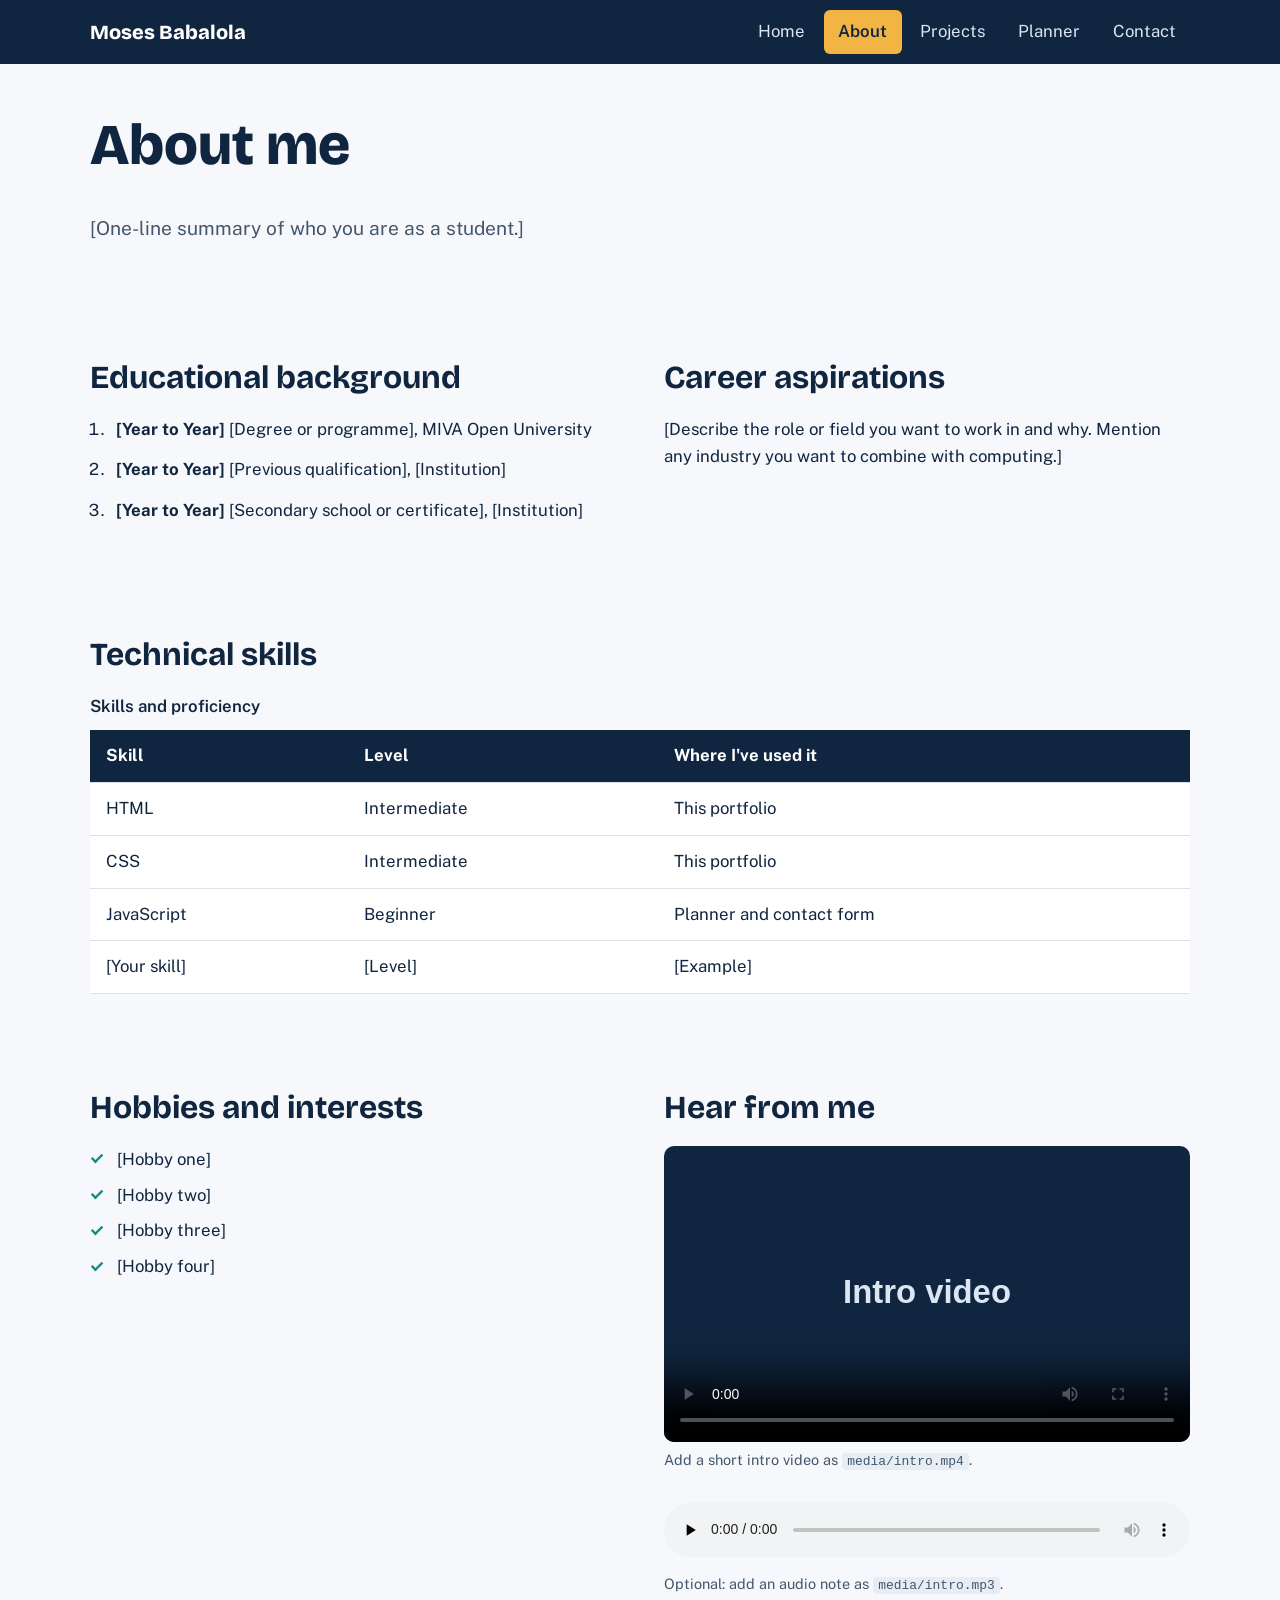
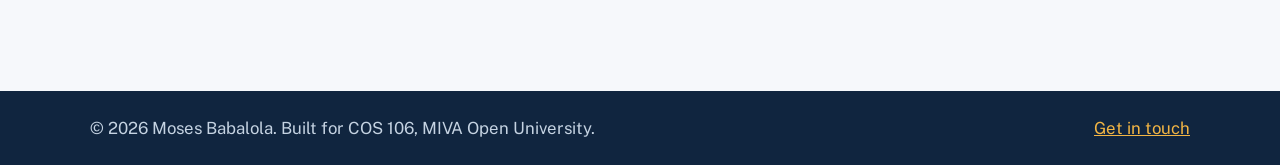
==== about.html @ 461c37a0 "Add files via upload" ====
<!DOCTYPE html>
<html lang="en">
<head>
  <meta charset="UTF-8">
  <meta name="viewport" content="width=device-width, initial-scale=1">
  <meta name="description" content="Student portfolio and academic planner of Moses Babalola.">
  <title>About | Moses Babalola</title>
  <link rel="preconnect" href="https://fonts.googleapis.com">
  <link rel="preconnect" href="https://fonts.gstatic.com" crossorigin>
  <link href="https://fonts.googleapis.com/css2?family=Bricolage+Grotesque:wght@500;700;800&family=Public+Sans:wght@400;500;600&display=swap" rel="stylesheet">
  <link rel="stylesheet" href="css/style.css">
</head>
<body>
  <a class="skip" href="#main">Skip to content</a>
  <header class="site-header">
    <div class="wrap bar">
      <a class="brand" href="index.html">Moses Babalola</a>
      <button class="nav-toggle" aria-expanded="false" aria-controls="menu">Menu</button>
      <nav aria-label="Main">
        <ul id="menu" class="menu">
        <li><a href="index.html">Home</a></li>
        <li><a href="about.html" aria-current="page">About</a></li>
        <li><a href="projects.html">Projects</a></li>
        <li><a href="planner.html">Planner</a></li>
        <li><a href="contact.html">Contact</a></li>
        </ul>
      </nav>
    </div>
  </header>
  <main id="main">
    <section class="wrap section">
      <h1>About me</h1>
      <p class="lead">[One-line summary of who you are as a student.]</p>
    </section>

    <section class="wrap section two-col">
      <div>
        <h2>Educational background</h2>
        <ol class="timeline">
          <li><strong>[Year to Year]</strong> [Degree or programme], MIVA Open University</li>
          <li><strong>[Year to Year]</strong> [Previous qualification], [Institution]</li>
          <li><strong>[Year to Year]</strong> [Secondary school or certificate], [Institution]</li>
        </ol>
      </div>
      <div>
        <h2>Career aspirations</h2>
        <p>[Describe the role or field you want to work in and why. Mention any industry you want to combine with computing.]</p>
      </div>
    </section>

    <section class="wrap section">
      <h2>Technical skills</h2>
      <div class="table-scroll">
        <table>
          <caption>Skills and proficiency</caption>
          <thead><tr><th scope="col">Skill</th><th scope="col">Level</th><th scope="col">Where I've used it</th></tr></thead>
          <tbody>
            <tr><td>HTML</td><td>Intermediate</td><td>This portfolio</td></tr>
            <tr><td>CSS</td><td>Intermediate</td><td>This portfolio</td></tr>
            <tr><td>JavaScript</td><td>Beginner</td><td>Planner and contact form</td></tr>
            <tr><td>[Your skill]</td><td>[Level]</td><td>[Example]</td></tr>
          </tbody>
        </table>
      </div>
    </section>

    <section class="wrap section two-col">
      <div>
        <h2>Hobbies and interests</h2>
        <ul class="ticks">
          <li>[Hobby one]</li>
          <li>[Hobby two]</li>
          <li>[Hobby three]</li>
          <li>[Hobby four]</li>
        </ul>
      </div>
      <div>
        <h2>Hear from me</h2>
        <video controls preload="metadata" poster="images/video-poster.svg">
          <source src="media/intro.mp4" type="video/mp4">
          Your browser does not support the video tag.
        </video>
        <p class="note">Add a short intro video as <code>media/intro.mp4</code>.</p>
        <audio controls preload="none">
          <source src="media/intro.mp3" type="audio/mpeg">
          Your browser does not support the audio element.
        </audio>
        <p class="note">Optional: add an audio note as <code>media/intro.mp3</code>.</p>
      </div>
    </section>
  </main>
  <footer class="site-footer">
    <div class="wrap foot">
      <p>&copy; 2026 Moses Babalola. Built for COS 106, MIVA Open University.</p>
      <p><a href="contact.html">Get in touch</a></p>
    </div>
  </footer>
  <script src="js/main.js"></script>
</body>
</html>
---- css/style.css ----
:root{
  --ink:#10253f; --ink-soft:#44566b; --paper:#f6f8fb; --surface:#ffffff;
  --line:#d9e1ea; --accent:#0e8f83; --accent-dark:#0a6f66; --highlight:#f2b544;
  --danger:#b3261e; --ok:#1b7a3d; --radius:10px;
  --font-head:"Bricolage Grotesque","Segoe UI",Arial,sans-serif;
  --font-body:"Public Sans","Segoe UI",Arial,sans-serif;
}
*,*::before,*::after{box-sizing:border-box}
html{scroll-behavior:smooth}
body{margin:0;font-family:var(--font-body);color:var(--ink);background:var(--paper);line-height:1.65;font-size:1.05rem}
img,video{max-width:100%;height:auto;display:block}
h1,h2,h3{font-family:var(--font-head);line-height:1.15;margin:0 0 .6em}
h1{font-size:clamp(2.2rem,5vw,3.6rem);font-weight:800}
h2{font-size:clamp(1.5rem,3vw,2rem);font-weight:700}
h3{font-size:1.25rem;font-weight:700}
p{margin:0 0 1em;max-width:70ch}
a{color:var(--accent-dark)}
a:hover{color:var(--ink)}
:focus-visible{outline:3px solid var(--highlight);outline-offset:3px}
.wrap{width:min(1100px,100% - 2.5rem);margin-inline:auto}
.narrow{max-width:680px}
.section{padding:3rem 0}
.lead{font-size:1.2rem;color:var(--ink-soft)}
.note{font-size:.9rem;color:var(--ink-soft)}
.skip{position:absolute;left:-999px;top:0;background:var(--highlight);color:var(--ink);padding:.5rem 1rem;z-index:100}
.skip:focus{left:0}

/* Header and navigation */
.site-header{background:var(--ink);position:sticky;top:0;z-index:50}
.bar{display:flex;align-items:center;justify-content:space-between;gap:1rem;min-height:64px;flex-wrap:wrap}
.brand{font-family:var(--font-head);font-weight:800;font-size:1.25rem;color:#fff;text-decoration:none}
.menu{display:flex;gap:.25rem;list-style:none;margin:0;padding:0}
.menu a{display:block;color:#dbe6f2;text-decoration:none;padding:.5rem .9rem;border-radius:6px;transition:background .2s,color .2s}
.menu a:hover{background:rgba(255,255,255,.12);color:#fff}
.menu a[aria-current="page"]{background:var(--highlight);color:var(--ink);font-weight:600}
.nav-toggle{display:none;background:transparent;color:#fff;border:1px solid rgba(255,255,255,.5);border-radius:6px;padding:.4rem .9rem;font:inherit;cursor:pointer}

/* Hero */
.hero{background:linear-gradient(180deg,#e7eef6 0,var(--paper) 100%);padding:4rem 0 3rem}
.hero-grid{display:grid;grid-template-columns:1.3fr 1fr;gap:3rem;align-items:center}
.hero-text{animation:rise .7s ease-out both}
.hero-photo{margin:0;justify-self:center}
.hero-photo img{width:min(340px,80vw);aspect-ratio:1;border-radius:50%;object-fit:cover;border:6px solid var(--surface);box-shadow:0 0 0 4px var(--highlight)}
@keyframes rise{from{opacity:0;transform:translateY(14px)}to{opacity:1;transform:none}}

/* Buttons */
.actions{display:flex;gap:.8rem;flex-wrap:wrap;margin-top:1.5rem}
.btn{display:inline-block;background:var(--accent);color:#fff;border:2px solid var(--accent);border-radius:var(--radius);padding:.7rem 1.4rem;font:600 1rem var(--font-body);text-decoration:none;cursor:pointer;transition:background .2s,transform .15s,color .2s}
.btn:hover{background:var(--accent-dark);border-color:var(--accent-dark);color:#fff;transform:translateY(-2px)}
.btn:disabled{opacity:.5;cursor:not-allowed;transform:none}
.btn-ghost{background:transparent;color:var(--accent-dark)}
.btn-ghost:hover{color:#fff}

/* Layout helpers */
.grid-3{display:grid;grid-template-columns:repeat(auto-fit,minmax(260px,1fr));gap:1.5rem}
.two-col{display:grid;grid-template-columns:1fr 1fr;gap:3rem}
.card{background:var(--surface);border:1px solid var(--line);border-radius:var(--radius);padding:1.5rem;transition:transform .2s,box-shadow .2s}
.card:hover{transform:translateY(-4px);box-shadow:0 10px 24px rgba(16,37,63,.1)}
.project{padding:0;overflow:hidden}
.project img{width:100%;aspect-ratio:5/3;object-fit:cover;background:var(--line)}
.project-body{padding:1.25rem 1.5rem 1.5rem}
.tags{font-size:.9rem;color:var(--ink-soft)}
.links{display:flex;gap:1.2rem;margin:0}

/* About page */
.timeline{padding-left:1.2rem}
.timeline li{margin-bottom:.8rem;padding-left:.4rem}
.ticks{list-style:none;padding:0}
.ticks li{padding-left:1.7rem;position:relative;margin-bottom:.5rem}
.ticks li::before{content:"";position:absolute;left:0;top:.45em;width:.9rem;height:.5rem;border-left:3px solid var(--accent);border-bottom:3px solid var(--accent);transform:rotate(-45deg) scale(.8)}
.table-scroll{overflow-x:auto}
table{width:100%;border-collapse:collapse;background:var(--surface)}
caption{text-align:left;font-weight:600;padding-bottom:.6rem}
th,td{text-align:left;padding:.75rem 1rem;border-bottom:1px solid var(--line)}
thead th{background:var(--ink);color:#fff}
tbody tr:hover{background:#eef4f9}
video,audio{width:100%;border-radius:var(--radius);margin-bottom:.4rem}
audio{margin-top:1rem}
code{background:#e6edf4;padding:.1em .4em;border-radius:4px;font-size:.9em}

/* Forms */
.panel{background:var(--surface);border:1px solid var(--line);border-radius:var(--radius);padding:1.5rem}
#task-form{display:flex;gap:1rem;align-items:flex-end;flex-wrap:wrap}
.stack{display:grid;gap:1.1rem}
.field{display:flex;flex-direction:column;gap:.35rem}
.field.grow{flex:1 1 260px}
label{font-weight:600;font-size:.95rem}
input,textarea{font:inherit;color:var(--ink);padding:.7rem .9rem;border:1.5px solid #b7c4d3;border-radius:8px;background:#fff;transition:border-color .2s,box-shadow .2s}
input:focus,textarea:focus{outline:none;border-color:var(--accent);box-shadow:0 0 0 3px rgba(14,143,131,.2)}
.invalid{border-color:var(--danger)}
.error{color:var(--danger);font-size:.9rem;min-height:1.2em;margin:0}
.success{color:var(--ok);font-weight:600;margin:0}

/* Planner list */
.planner-head{display:flex;justify-content:space-between;align-items:center;margin:2rem 0 .8rem;flex-wrap:wrap;gap:.5rem}
.planner-head p{margin:0;font-weight:600}
.tasks{list-style:none;padding:0;margin:0;display:grid;gap:.7rem}
.task{display:flex;align-items:center;gap:.9rem;background:var(--surface);border:1px solid var(--line);border-left:5px solid var(--accent);border-radius:var(--radius);padding:.8rem 1rem;animation:rise .3s ease-out both}
.task input[type=checkbox]{width:1.3rem;height:1.3rem;accent-color:var(--accent);flex:none}
.task-text{flex:1;word-break:break-word}
.task-due{font-size:.85rem;color:var(--ink-soft);display:block}
.task.done{border-left-color:var(--ok);opacity:.75}
.task.done .task-text strong{text-decoration:line-through;font-weight:400}
.task-delete{background:transparent;color:var(--danger);border:1.5px solid var(--danger);border-radius:8px;padding:.35rem .8rem;font:600 .9rem var(--font-body);cursor:pointer;transition:background .2s,color .2s}
.task-delete:hover{background:var(--danger);color:#fff}
.empty{color:var(--ink-soft)}

/* Footer */
.site-footer{background:var(--ink);color:#c5d3e2;margin-top:2rem;padding:1.5rem 0}
.foot{display:flex;justify-content:space-between;flex-wrap:wrap;gap:.5rem}
.foot p{margin:0}
.site-footer a{color:var(--highlight)}

/* Responsive */
@media (max-width:760px){
  .hero-grid,.two-col{grid-template-columns:1fr;gap:2rem}
  .hero-photo{order:-1}
  .nav-toggle{display:inline-block}
  nav{width:100%}
  .menu{display:none;flex-direction:column;padding-bottom:.8rem}
  .menu.open{display:flex}
  .section{padding:2rem 0}
}
@media (prefers-reduced-motion:reduce){
  *,*::before,*::after{animation:none!important;transition:none!important;scroll-behavior:auto!important}
}
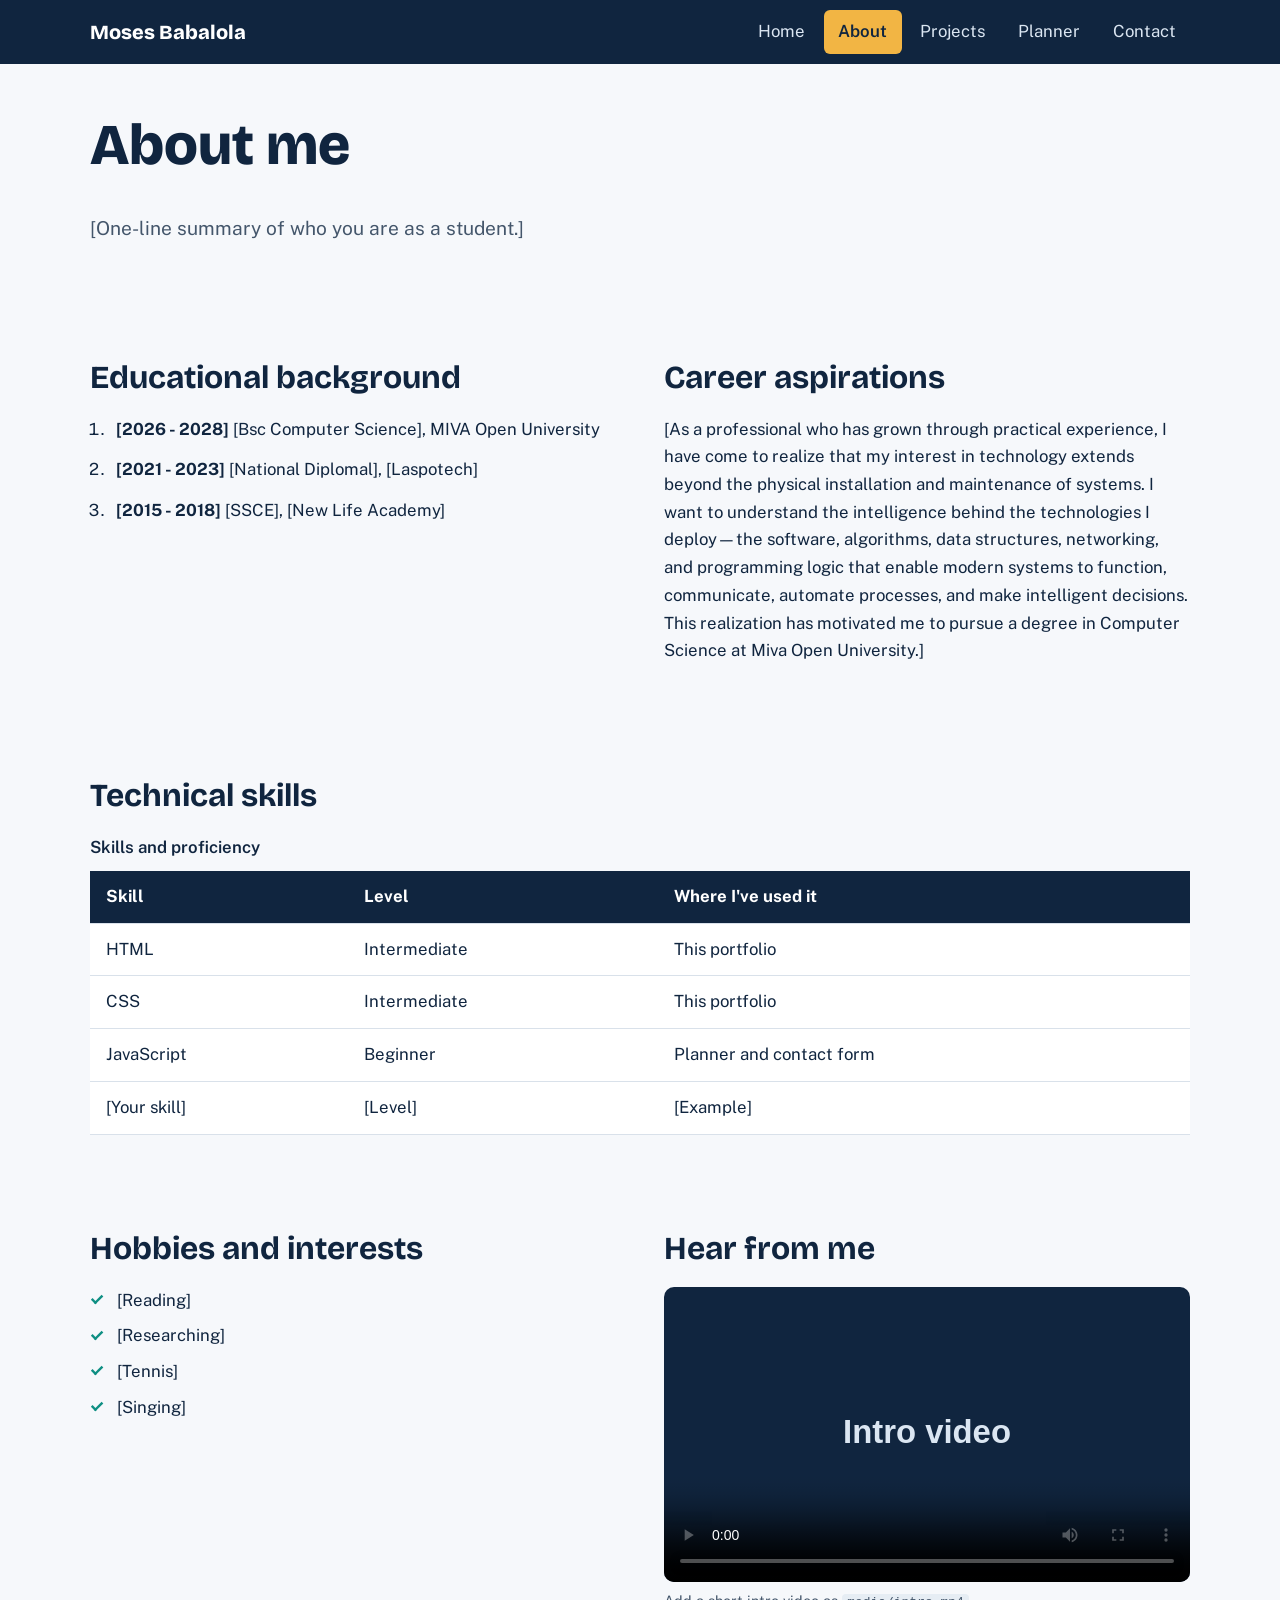
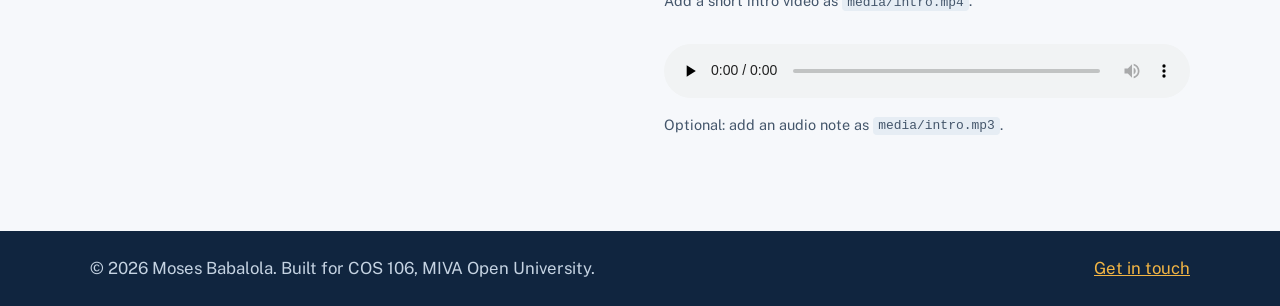
==== commit db3574fe: "Update about.html" ====
--- a/about.html
+++ b/about.html
@@ -37,14 +37,14 @@
       <div>
         <h2>Educational background</h2>
         <ol class="timeline">
-          <li><strong>[Year to Year]</strong> [Degree or programme], MIVA Open University</li>
-          <li><strong>[Year to Year]</strong> [Previous qualification], [Institution]</li>
-          <li><strong>[Year to Year]</strong> [Secondary school or certificate], [Institution]</li>
+          <li><strong>[2026 - 2028]</strong> [Bsc Computer Science], MIVA Open University</li>
+          <li><strong>[2021 - 2023]</strong> [National Diplomal], [Laspotech]</li>
+          <li><strong>[2015 - 2018]</strong> [SSCE], [New Life Academy]</li>
         </ol>
       </div>
       <div>
         <h2>Career aspirations</h2>
-        <p>[Describe the role or field you want to work in and why. Mention any industry you want to combine with computing.]</p>
+        <p>[As a professional who has grown through practical experience, I have come to realize that my interest in technology extends beyond the physical installation and maintenance of systems. I want to understand the intelligence behind the technologies I deploy—the software, algorithms, data structures, networking, and programming logic that enable modern systems to function, communicate, automate processes, and make intelligent decisions. This realization has motivated me to pursue a degree in Computer Science at Miva Open University.]</p>
       </div>
     </section>
 
@@ -68,10 +68,10 @@
       <div>
         <h2>Hobbies and interests</h2>
         <ul class="ticks">
-          <li>[Hobby one]</li>
-          <li>[Hobby two]</li>
-          <li>[Hobby three]</li>
-          <li>[Hobby four]</li>
+          <li>[Reading]</li>
+          <li>[Researching]</li>
+          <li>[Tennis]</li>
+          <li>[Singing]</li>
         </ul>
       </div>
       <div>
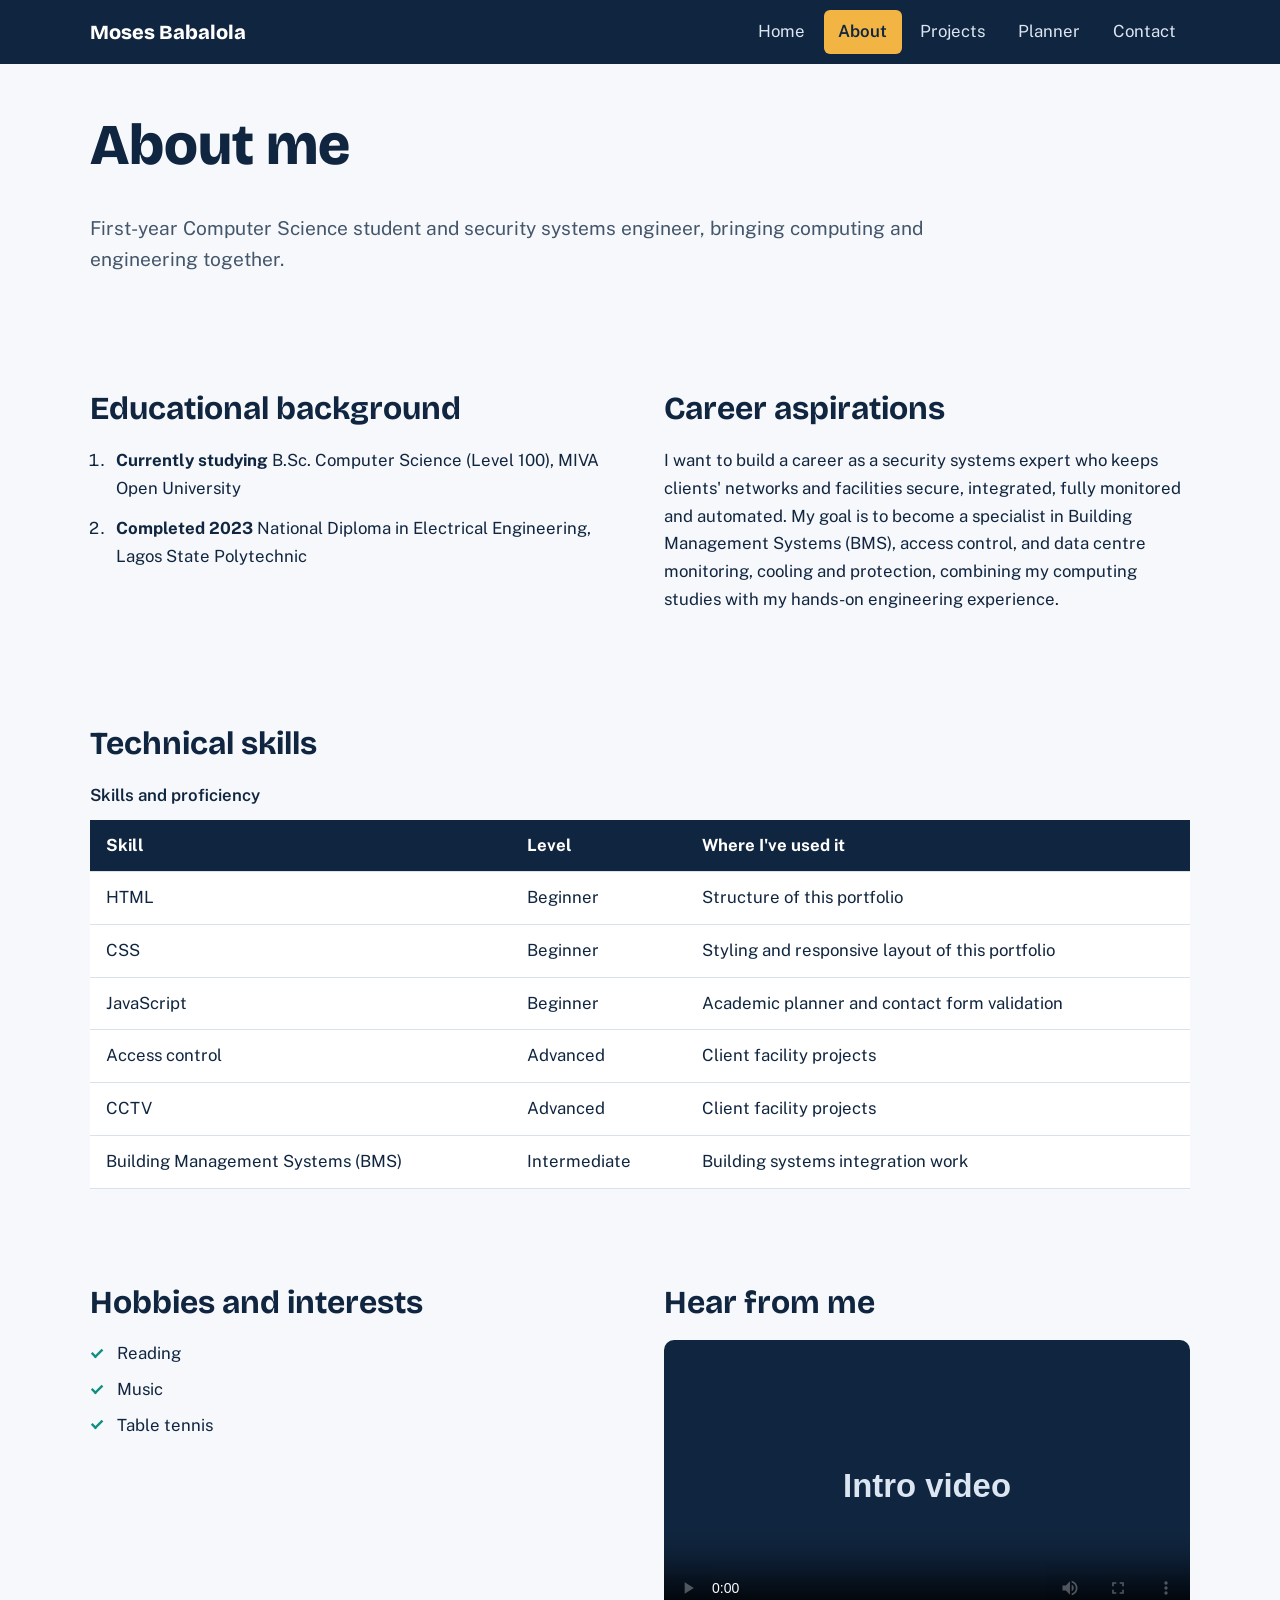
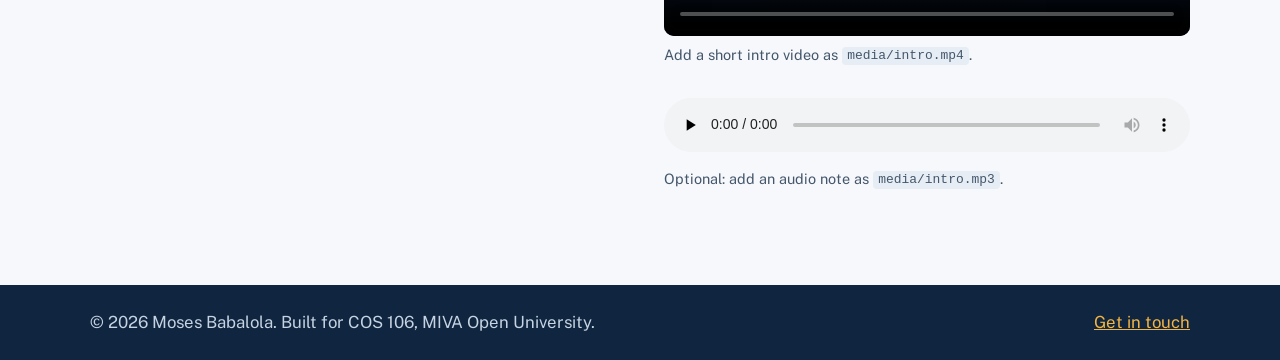
==== commit d704b015: "Add files via upload" ====
--- a/about.html
+++ b/about.html
@@ -30,21 +30,20 @@
   <main id="main">
     <section class="wrap section">
       <h1>About me</h1>
-      <p class="lead">[One-line summary of who you are as a student.]</p>
+      <p class="lead">First-year Computer Science student and security systems engineer, bringing computing and engineering together.</p>
     </section>
 
     <section class="wrap section two-col">
       <div>
         <h2>Educational background</h2>
         <ol class="timeline">
-          <li><strong>[2026 - 2028]</strong> [Bsc Computer Science], MIVA Open University</li>
-          <li><strong>[2021 - 2023]</strong> [National Diplomal], [Laspotech]</li>
-          <li><strong>[2015 - 2018]</strong> [SSCE], [New Life Academy]</li>
+          <li><strong>Currently studying</strong> B.Sc. Computer Science (Level 100), MIVA Open University</li>
+          <li><strong>Completed 2023</strong> National Diploma in Electrical Engineering, Lagos State Polytechnic</li>
         </ol>
       </div>
       <div>
         <h2>Career aspirations</h2>
-        <p>[As a professional who has grown through practical experience, I have come to realize that my interest in technology extends beyond the physical installation and maintenance of systems. I want to understand the intelligence behind the technologies I deploy—the software, algorithms, data structures, networking, and programming logic that enable modern systems to function, communicate, automate processes, and make intelligent decisions. This realization has motivated me to pursue a degree in Computer Science at Miva Open University.]</p>
+        <p>I want to build a career as a security systems expert who keeps clients' networks and facilities secure, integrated, fully monitored and automated. My goal is to become a specialist in Building Management Systems (BMS), access control, and data centre monitoring, cooling and protection, combining my computing studies with my hands-on engineering experience.</p>
       </div>
     </section>
 
@@ -55,10 +54,12 @@
           <caption>Skills and proficiency</caption>
           <thead><tr><th scope="col">Skill</th><th scope="col">Level</th><th scope="col">Where I've used it</th></tr></thead>
           <tbody>
-            <tr><td>HTML</td><td>Intermediate</td><td>This portfolio</td></tr>
-            <tr><td>CSS</td><td>Intermediate</td><td>This portfolio</td></tr>
-            <tr><td>JavaScript</td><td>Beginner</td><td>Planner and contact form</td></tr>
-            <tr><td>[Your skill]</td><td>[Level]</td><td>[Example]</td></tr>
+            <tr><td>HTML</td><td>Beginner</td><td>Structure of this portfolio</td></tr>
+            <tr><td>CSS</td><td>Beginner</td><td>Styling and responsive layout of this portfolio</td></tr>
+            <tr><td>JavaScript</td><td>Beginner</td><td>Academic planner and contact form validation</td></tr>
+            <tr><td>Access control</td><td>Advanced</td><td>Client facility projects</td></tr>
+            <tr><td>CCTV</td><td>Advanced</td><td>Client facility projects</td></tr>
+            <tr><td>Building Management Systems (BMS)</td><td>Intermediate</td><td>Building systems integration work</td></tr>
           </tbody>
         </table>
       </div>
@@ -68,10 +69,9 @@
       <div>
         <h2>Hobbies and interests</h2>
         <ul class="ticks">
-          <li>[Reading]</li>
-          <li>[Researching]</li>
-          <li>[Tennis]</li>
-          <li>[Singing]</li>
+          <li>Reading</li>
+          <li>Music</li>
+          <li>Table tennis</li>
         </ul>
       </div>
       <div>
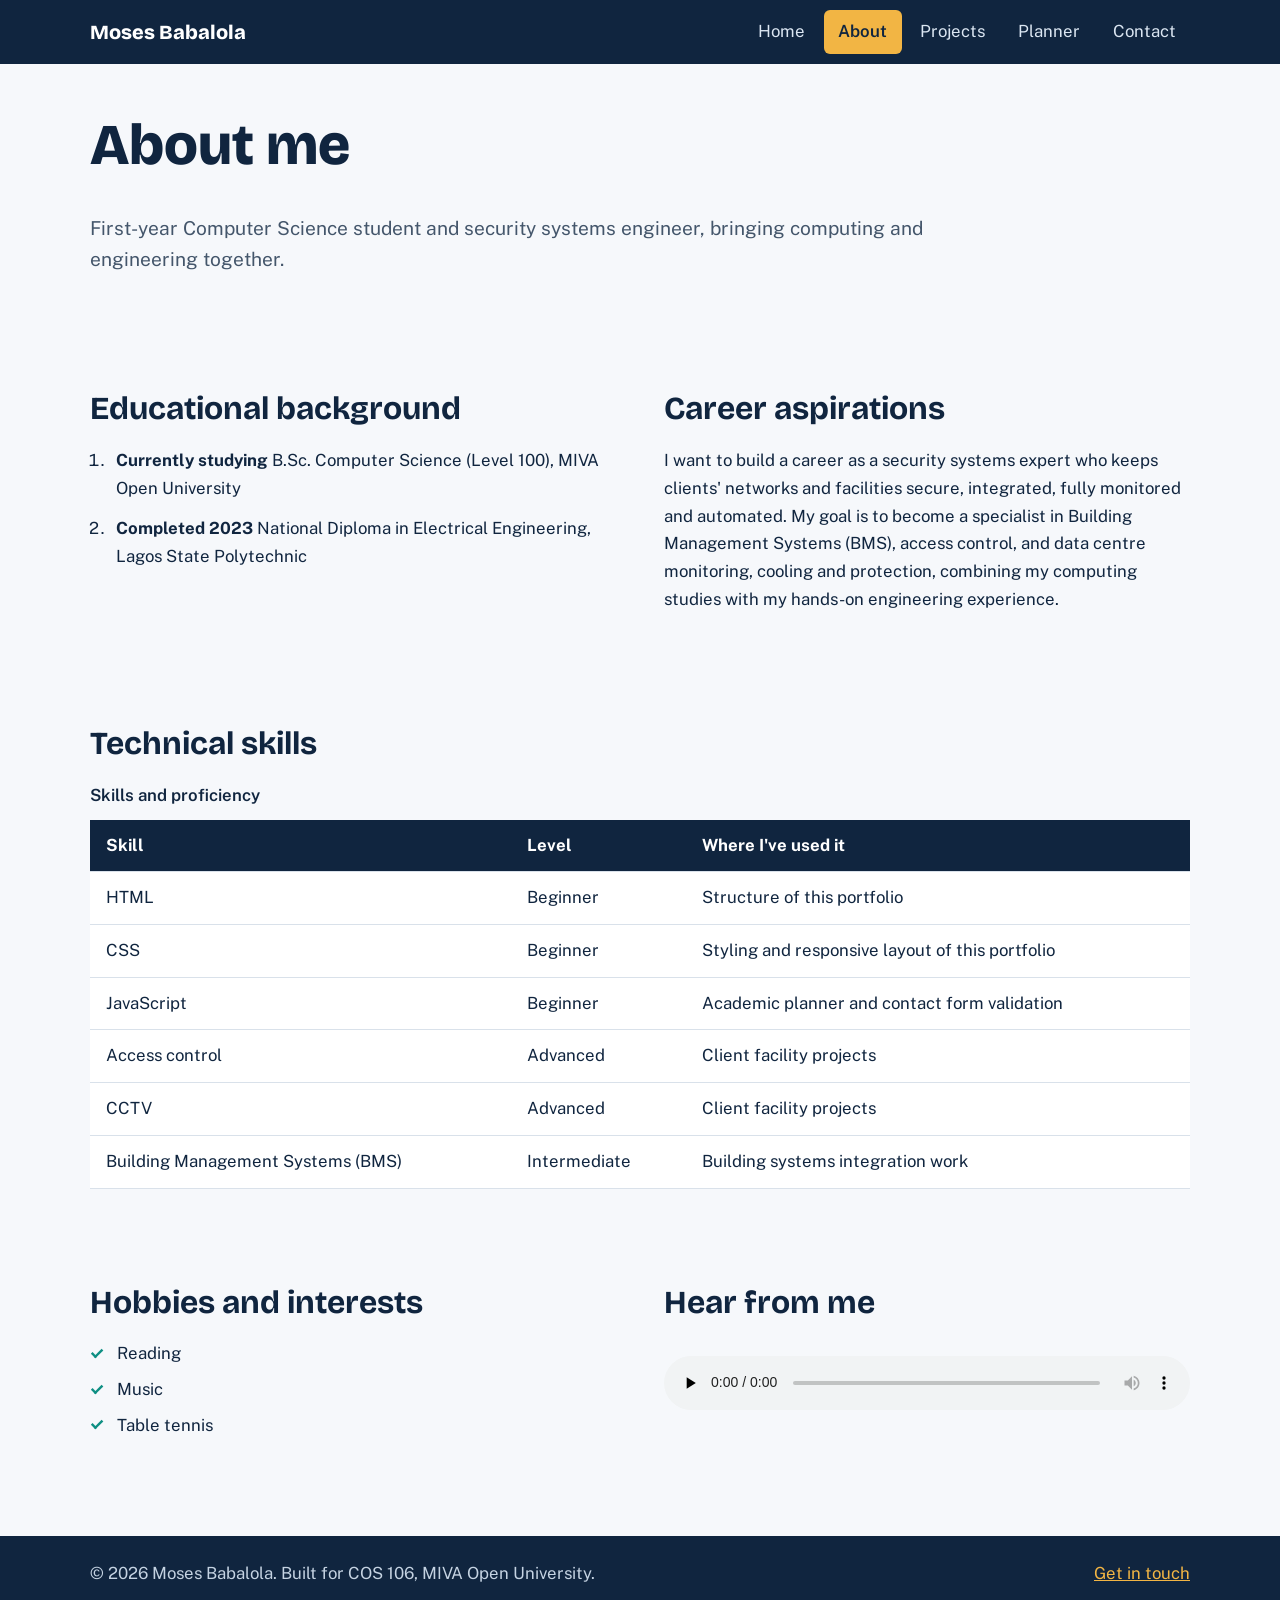
==== commit d3e95696: "Remove intro video section from about.html Removed intro video and related notes from about.html." ====
--- a/about.html
+++ b/about.html
@@ -76,16 +76,10 @@
       </div>
       <div>
         <h2>Hear from me</h2>
-        <video controls preload="metadata" poster="images/video-poster.svg">
-          <source src="media/intro.mp4" type="video/mp4">
-          Your browser does not support the video tag.
-        </video>
-        <p class="note">Add a short intro video as <code>media/intro.mp4</code>.</p>
         <audio controls preload="none">
           <source src="media/intro.mp3" type="audio/mpeg">
           Your browser does not support the audio element.
         </audio>
-        <p class="note">Optional: add an audio note as <code>media/intro.mp3</code>.</p>
       </div>
     </section>
   </main>
